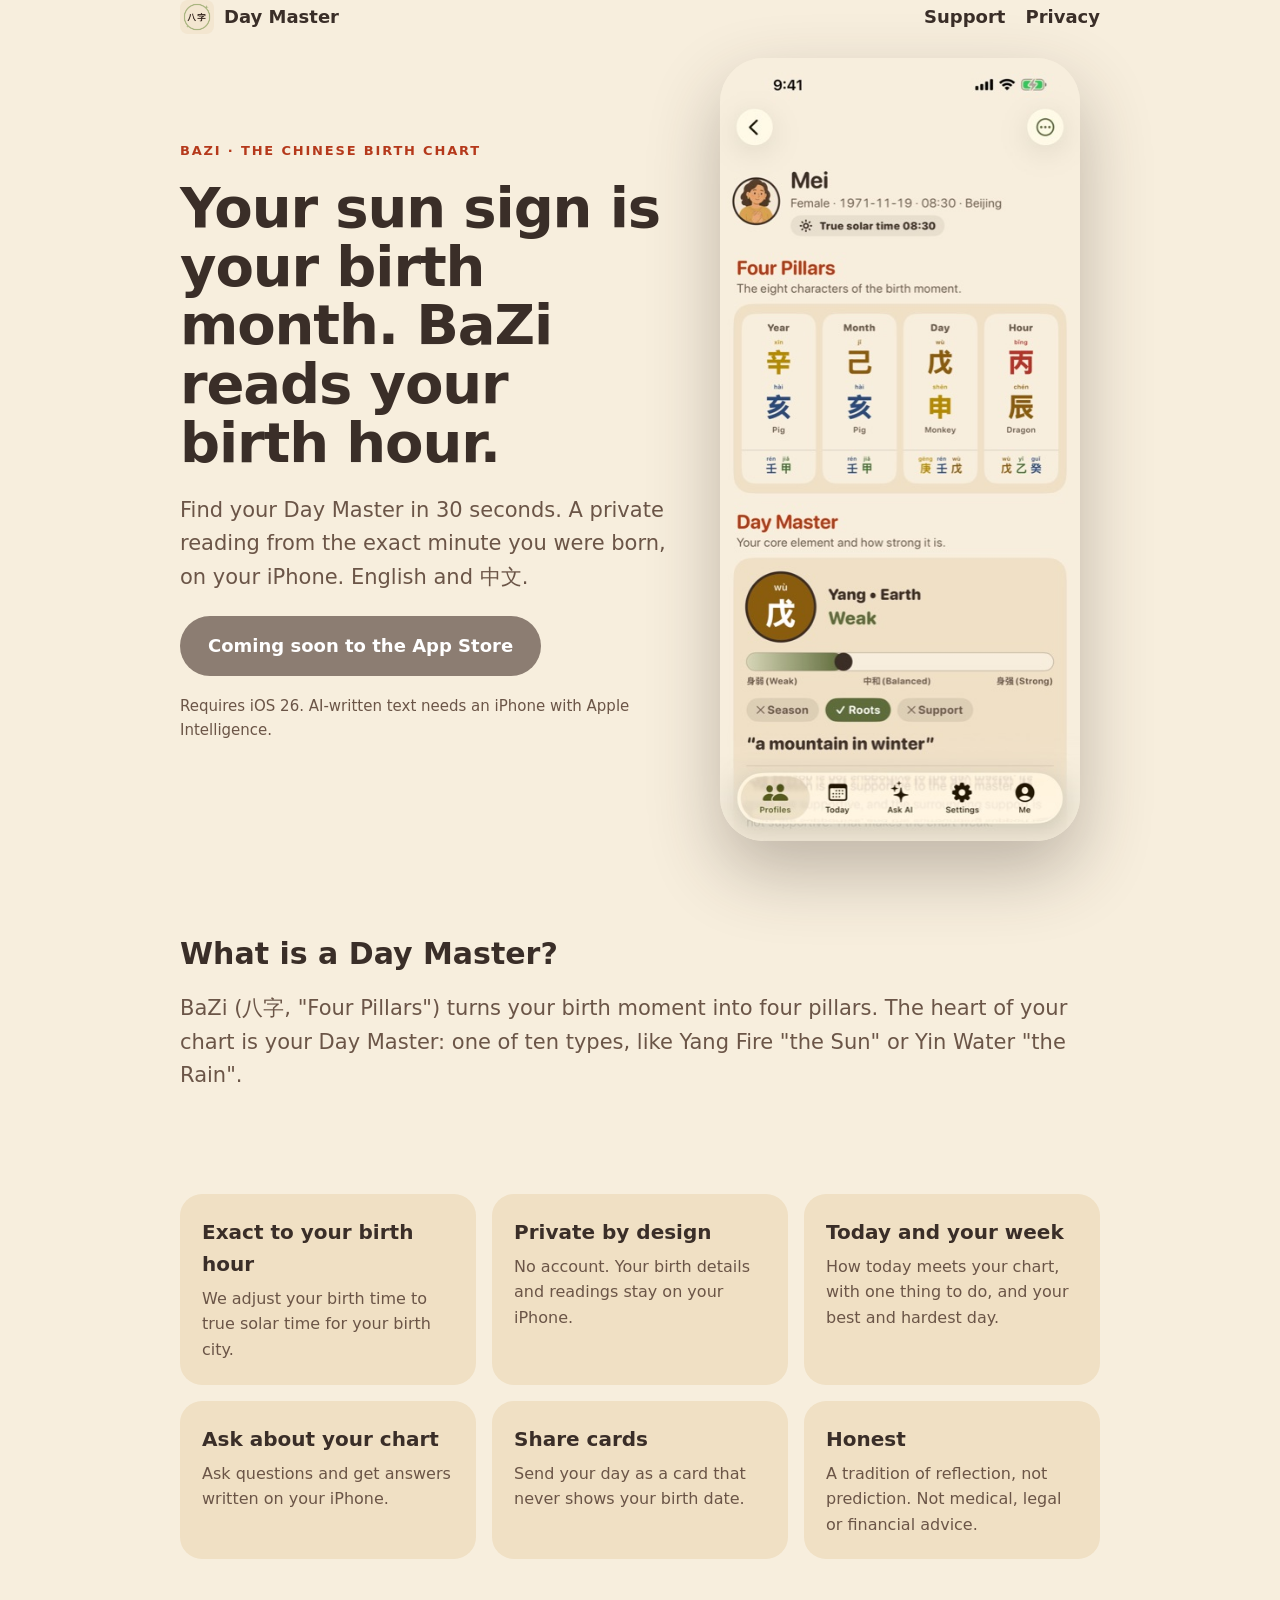
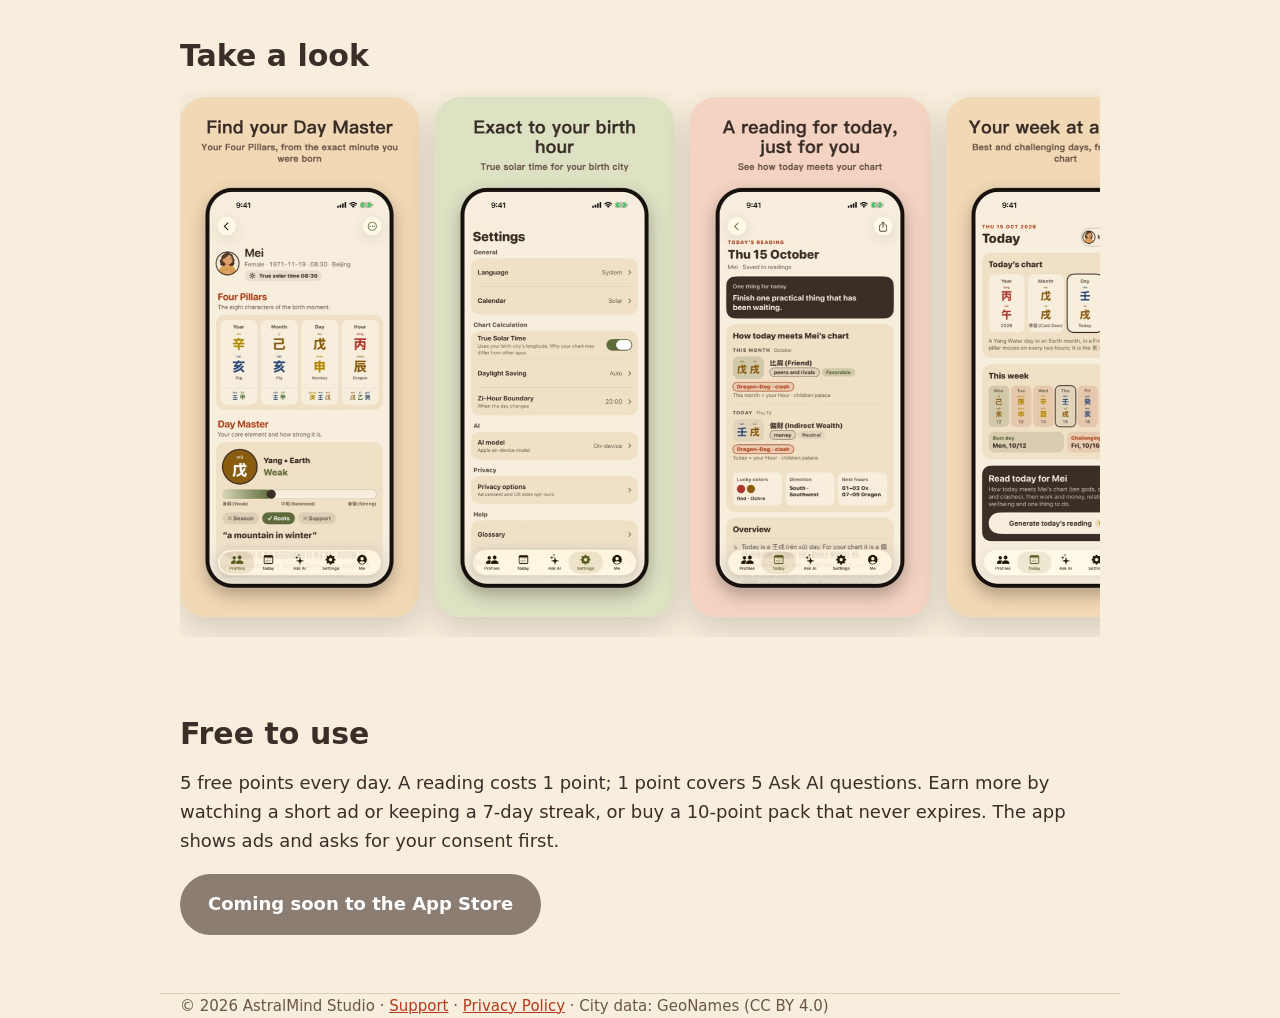
==== index.html @ 639bc2a9 "Site: marketing, support and privacy pages" ====
<!doctype html><html lang="en"><head><meta charset="utf-8"><meta name="viewport" content="width=device-width,initial-scale=1"><link rel="icon" href="img/icon.png"><link rel="stylesheet" href="style.css"><title>Day Master: BaZi Birth Chart</title>
<meta name="description" content="Find your Day Master in 30 seconds. A private BaZi (Four Pillars) reading from the exact minute you were born, built on your iPhone.">
<meta property="og:title" content="Day Master: BaZi Birth Chart"><meta property="og:description" content="Your sun sign is your birth month. BaZi reads your birth hour."><meta property="og:image" content="img/01-chart.jpg"></head><body>
<nav class="wrap"><a class="brand" href="./"><img src="img/icon.png" alt="">Day Master</a><a href="support.html">Support</a><a href="privacy.html">Privacy</a></nav>
<main class="wrap">
<div class="hero"><div>
<div class="eyebrow">BaZi · The Chinese birth chart</div>
<h1>Your sun sign is your birth month. BaZi reads your birth hour.</h1>
<p class="lead">Find your Day Master in 30 seconds. A private reading from the exact minute you were born, on your iPhone. English and 中文.</p>
<p><a class="btn" data-download href="#">Download on the App Store</a></p>
<p class="note">Requires iOS 26. AI-written text needs an iPhone with Apple Intelligence.</p></div>
<img src="img/hero.jpg" alt="Day Master and Four Pillars screen"></div>

<section><h2>What is a Day Master?</h2>
<p class="lead">BaZi (八字, "Four Pillars") turns your birth moment into four pillars. The heart of your chart is your Day Master: one of ten types, like Yang Fire "the Sun" or Yin Water "the Rain".</p></section>

<section><div class="cards">
<div class="card"><h3>Exact to your birth hour</h3><p>We adjust your birth time to true solar time for your birth city.</p></div>
<div class="card"><h3>Private by design</h3><p>No account. Your birth details and readings stay on your iPhone.</p></div>
<div class="card"><h3>Today and your week</h3><p>How today meets your chart, with one thing to do, and your best and hardest day.</p></div>
<div class="card"><h3>Ask about your chart</h3><p>Ask questions and get answers written on your iPhone.</p></div>
<div class="card"><h3>Share cards</h3><p>Send your day as a card that never shows your birth date.</p></div>
<div class="card"><h3>Honest</h3><p>A tradition of reflection, not prediction. Not medical, legal or financial advice.</p></div>
</div></section>

<section><h2>Take a look</h2><div class="shots">
<img src="img/01-chart.jpg" alt="Day Master"><img src="img/02-settings.jpg" alt="True solar time"><img src="img/03-todayreading.jpg" alt="Today's reading"><img src="img/04-today.jpg" alt="Your week"><img src="img/05-askhome.jpg" alt="Ask AI"><img src="img/06-share.jpg" alt="Share cards"></div></section>

<section><h2>Free to use</h2><p>5 free points every day. A reading costs 1 point; 1 point covers 5 Ask AI questions. Earn more by watching a short ad or keeping a 7-day streak, or buy a 10-point pack that never expires. The app shows ads and asks for your consent first.</p>
<p><a class="btn" data-download href="#">Download on the App Store</a></p></section>
</main><footer class="wrap">© 2026 AstralMind Studio · <a href="support.html">Support</a> · <a href="privacy.html">Privacy Policy</a> · City data: GeoNames (CC BY 4.0)</footer><script src="site.js"></script></body></html>
---- style.css ----
:root{--cream:#F7EEDD;--sand:#F0E0C4;--ink:#3A2E28;--muted:#6B5547;--rust:#B5391B;--olive:#5A6B35}
*{box-sizing:border-box}
body{margin:0;background:var(--cream);color:var(--ink);font:18px/1.6 ui-rounded,"SF Pro Rounded",-apple-system,system-ui,"PingFang SC",sans-serif}
a{color:var(--rust)}
.wrap{max-width:960px;margin:0 auto;padding:0 20px}
nav{display:flex;gap:20px;align-items:center;padding:18px 0;font-weight:700}
nav .brand{margin-right:auto;display:flex;gap:10px;align-items:center;color:var(--ink);text-decoration:none}
nav .brand img{width:34px;height:34px;border-radius:8px}
nav a{text-decoration:none;color:var(--ink)}
.hero{display:grid;grid-template-columns:1.1fr .9fr;gap:32px;align-items:center;padding:24px 0 56px}
.eyebrow{color:var(--rust);font-weight:800;letter-spacing:.14em;font-size:13px;text-transform:uppercase}
h1{font-size:clamp(36px,6vw,56px);line-height:1.05;margin:.3em 0;font-weight:900;letter-spacing:-.02em}
h2{font-size:30px;line-height:1.15;font-weight:900;margin:0 0 .5em}
.lead{font-size:21px;color:var(--muted)}
.btn{display:inline-block;background:var(--ink);color:#fff;text-decoration:none;font-weight:800;padding:16px 28px;border-radius:999px}
.btn.soon{background:#8c7d72;pointer-events:none}
.hero img{width:100%;max-width:360px;display:block;margin:0 auto;border-radius:44px;box-shadow:0 30px 70px rgba(58,46,40,.3)}
section{padding:40px 0}
.cards{display:grid;grid-template-columns:repeat(3,1fr);gap:16px}
.card{background:var(--sand);border-radius:22px;padding:22px}
.card h3{margin:0 0 6px;font-size:20px}
.card p{margin:0;color:var(--muted);font-size:16px}
.shots{display:flex;gap:16px;overflow-x:auto;padding:8px 0 20px;scroll-snap-type:x mandatory}
.shots img{height:520px;border-radius:26px;scroll-snap-align:start;box-shadow:0 12px 30px rgba(58,46,40,.18)}
.note{color:var(--muted);font-size:15px}
footer{padding:36px 0 56px;color:var(--muted);font-size:15px;border-top:1px solid #e0cfb3;margin-top:24px}
.prose{max-width:680px;padding-bottom:40px}
.prose h2{font-size:24px;margin-top:1.6em}
details{background:var(--sand);border-radius:16px;padding:14px 18px;margin:10px 0}
summary{font-weight:800;cursor:pointer}
@media(max-width:760px){.hero,.cards{grid-template-columns:1fr}.shots img{height:440px}}
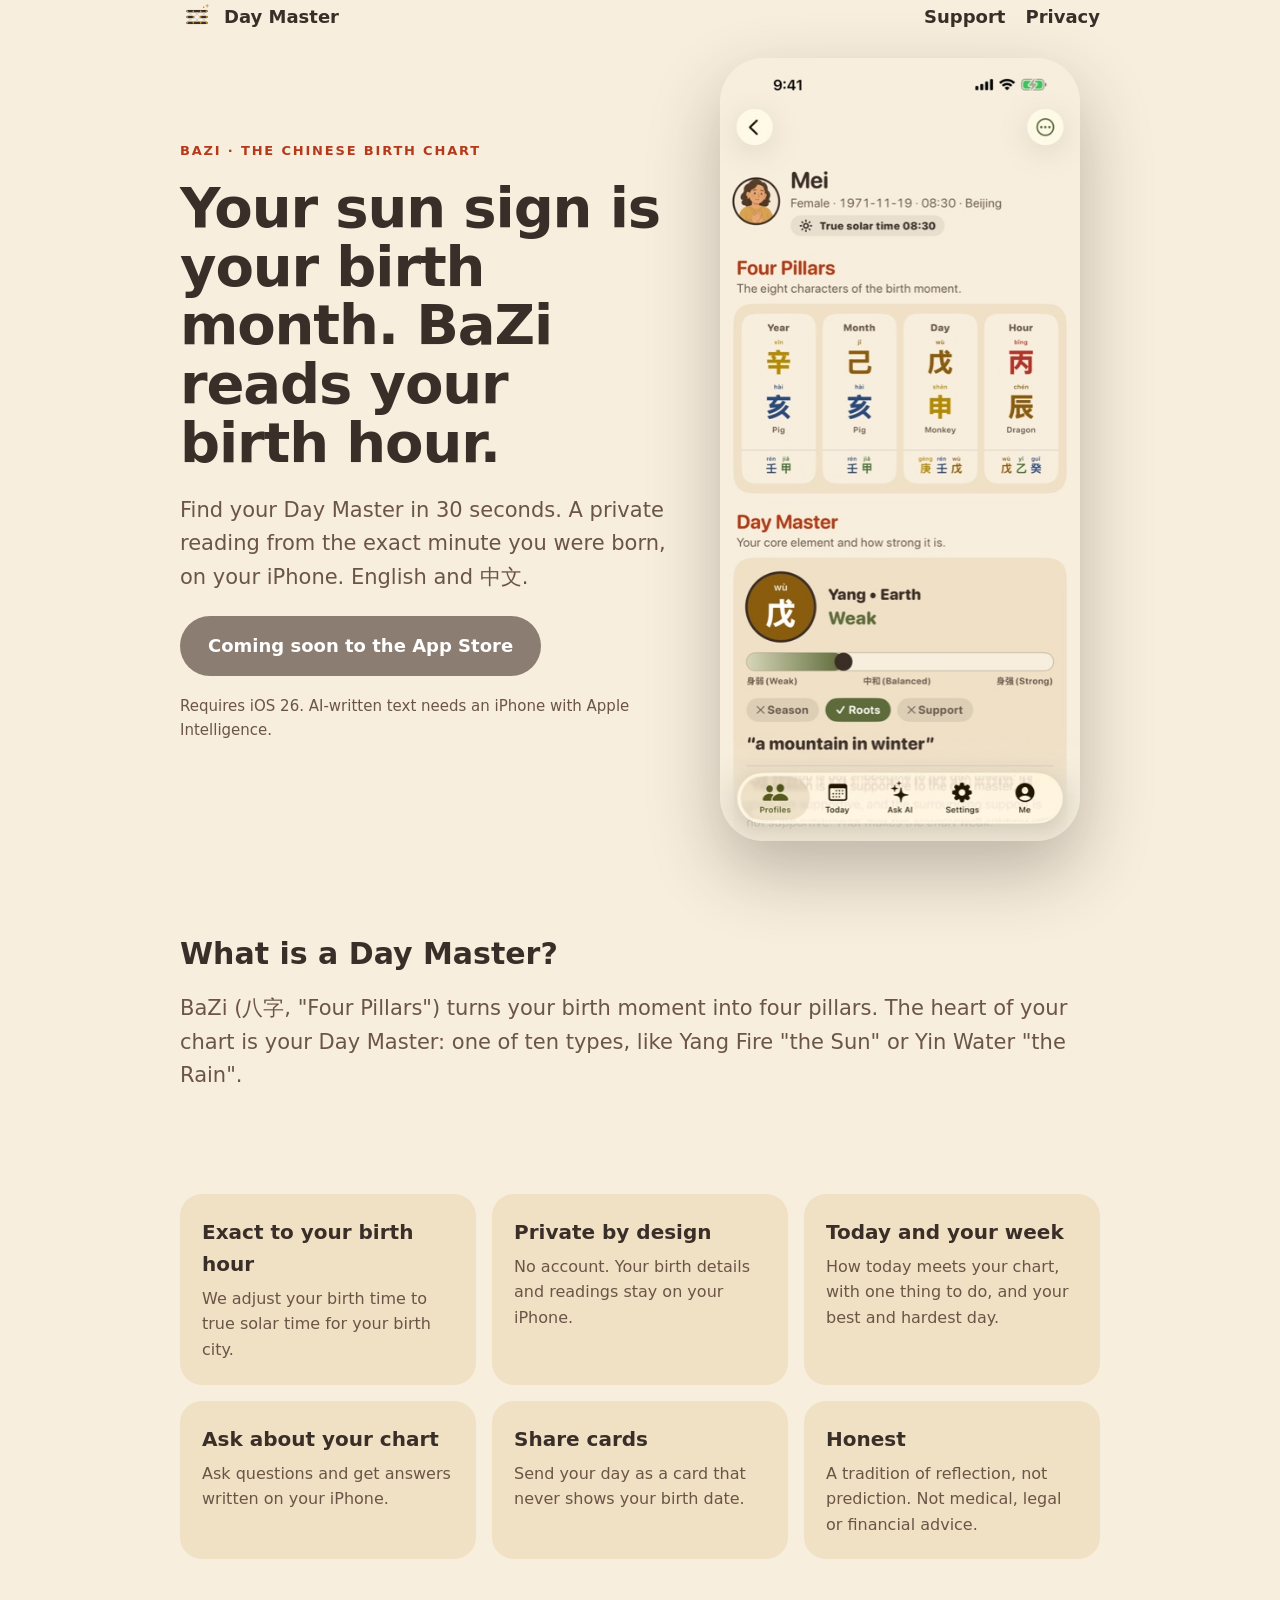
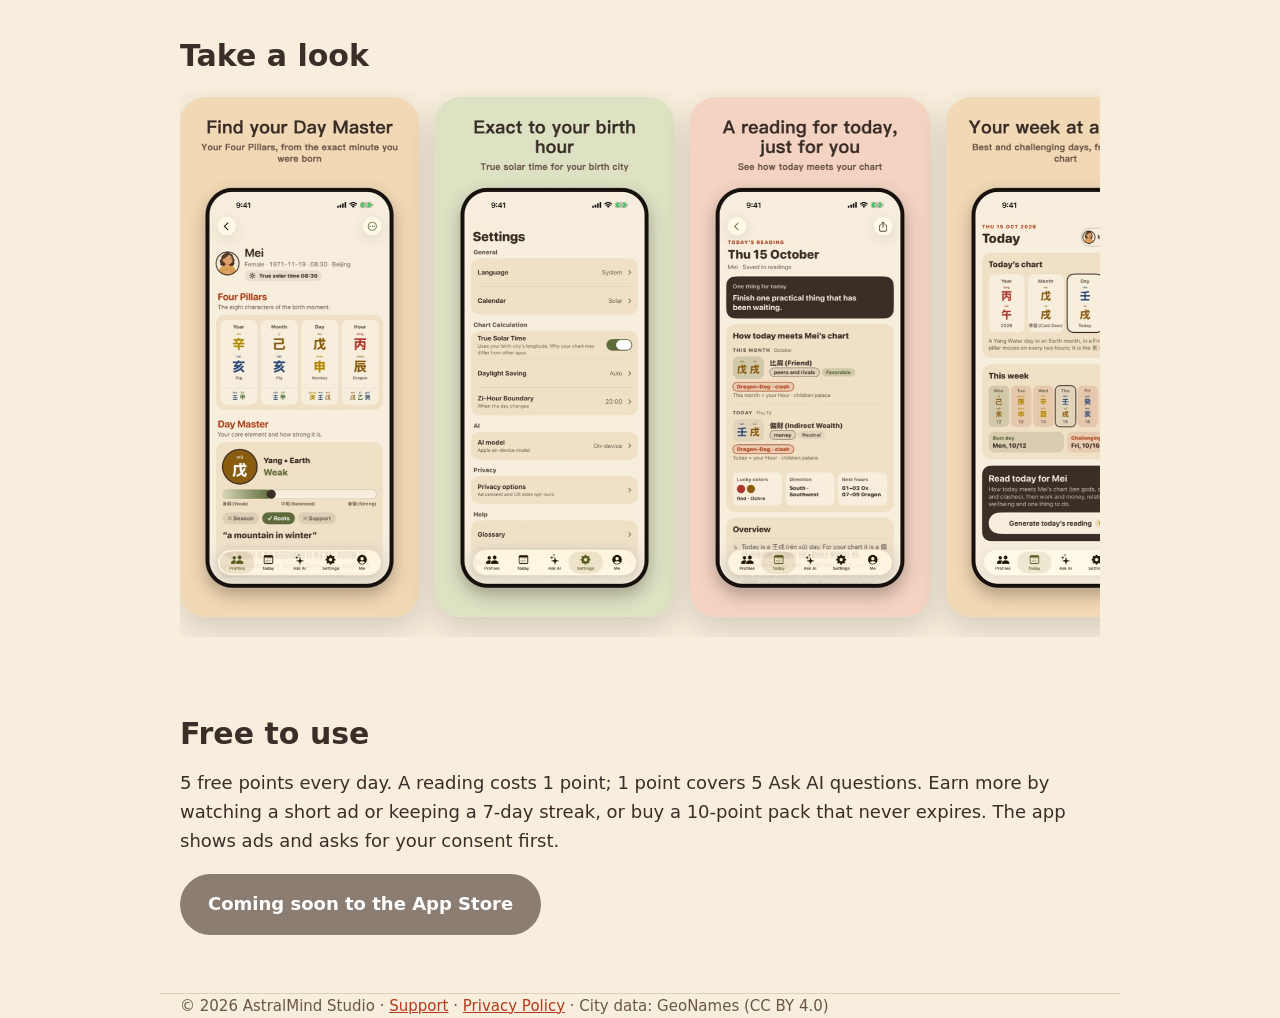
==== commit ec2a1803: "Rename app to Day Master: Bazi Reading; new icon" ====
--- a/index.html
+++ b/index.html
@@ -1,6 +1,6 @@
-<!doctype html><html lang="en"><head><meta charset="utf-8"><meta name="viewport" content="width=device-width,initial-scale=1"><link rel="icon" href="img/icon.png"><link rel="stylesheet" href="style.css"><title>Day Master: BaZi Birth Chart</title>
+<!doctype html><html lang="en"><head><meta charset="utf-8"><meta name="viewport" content="width=device-width,initial-scale=1"><link rel="icon" href="img/icon.png"><link rel="stylesheet" href="style.css"><title>Day Master: Bazi Reading</title>
 <meta name="description" content="Find your Day Master in 30 seconds. A private BaZi (Four Pillars) reading from the exact minute you were born, built on your iPhone.">
-<meta property="og:title" content="Day Master: BaZi Birth Chart"><meta property="og:description" content="Your sun sign is your birth month. BaZi reads your birth hour."><meta property="og:image" content="img/01-chart.jpg"></head><body>
+<meta property="og:title" content="Day Master: Bazi Reading"><meta property="og:description" content="Your sun sign is your birth month. BaZi reads your birth hour."><meta property="og:image" content="img/01-chart.jpg"></head><body>
 <nav class="wrap"><a class="brand" href="./"><img src="img/icon.png" alt="">Day Master</a><a href="support.html">Support</a><a href="privacy.html">Privacy</a></nav>
 <main class="wrap">
 <div class="hero"><div>
